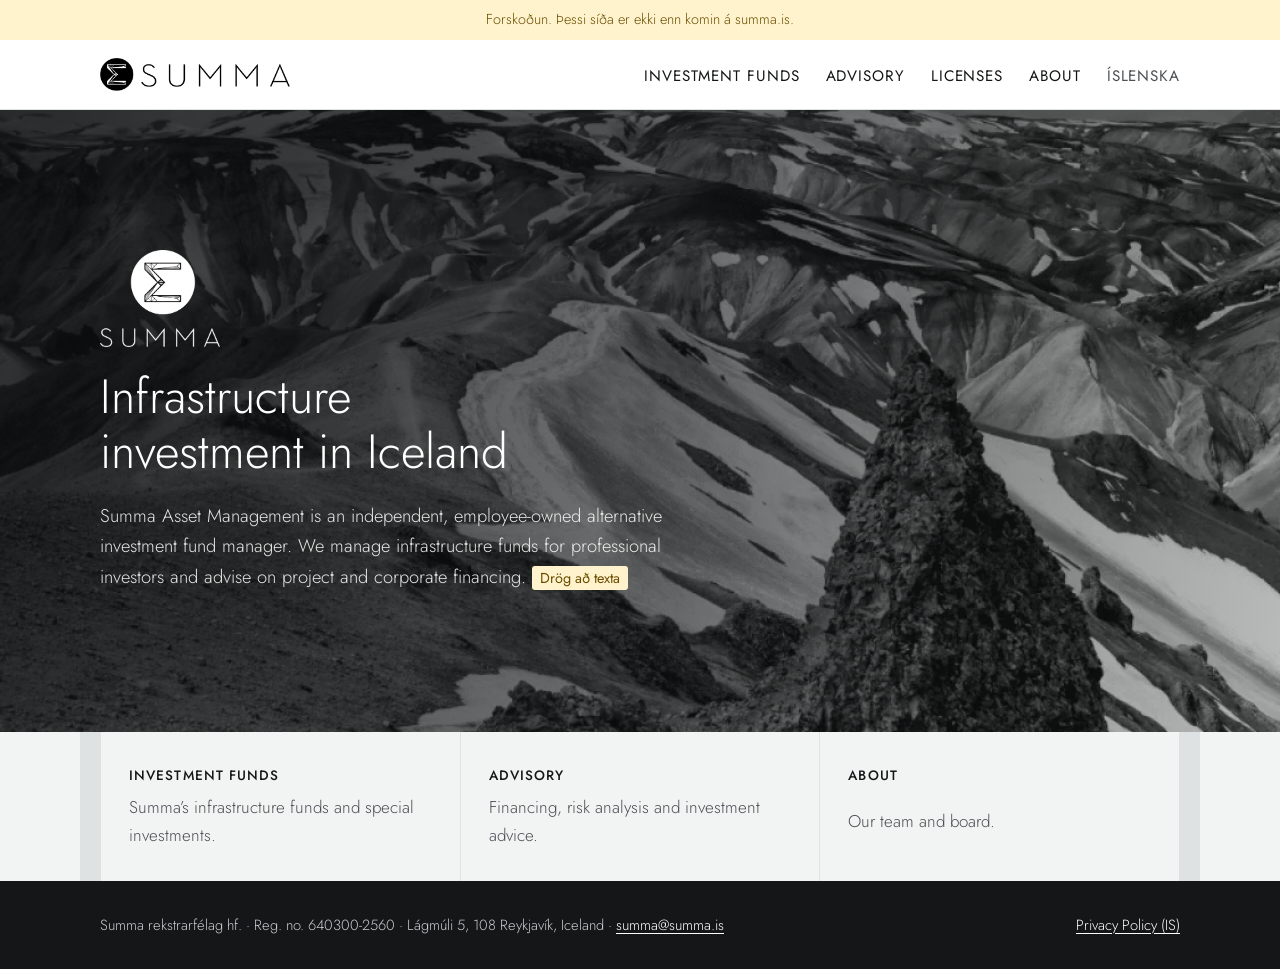
==== en/index.html @ dfa73f5f "Fyrsta útgáfa af nýrri heimasíðu Summu Kyrrstæð síða (IS/EN) sem leysir WordPress-vefinn af hólmi. S" ====
<!doctype html>
<html lang="en">
<head>
<meta charset="utf-8">
<meta name="viewport" content="width=device-width, initial-scale=1, viewport-fit=cover">
<title>Summa</title>
<meta name="description" content="Summa Asset Management – an independent alternative investment fund manager focused on Icelandic infrastructure.">
<meta name="robots" content="noindex, nofollow">
<link rel="icon" href="../assets/img/favicon.png">
<link rel="stylesheet" href="../assets/css/site.css">
<link rel="alternate" hreflang="is" href="../">
</head>
<body>
<a class="skip" href="#efni">Skip to content</a>
<div class="draft-banner">Forskoðun. Þessi síða er ekki enn komin á summa.is.</div>
<header class="site-header"><div class="inner">
<a class="logo" href="../en/"><img src="../assets/img/summa-logo.png" alt="Summa" width="640" height="113"></a>
<nav class="site-nav" aria-label="Main navigation"><ul><li><a href="../en/investment-funds/">Investment Funds</a></li><li><a href="../en/services/">Advisory</a></li><li><a href="../en/licenses/">Licenses</a></li><li><a href="../en/about/">About</a></li><li class="lang"><a href="../" lang="is">Íslenska</a></li></ul></nav>
</div></header>
<main id="efni">
<div class="hero"><div class="inner">
<img class="mark" src="../assets/img/summa-merki-hvitt.png" alt="" width="360" height="289">
<h1>Infrastructure investment in Iceland</h1>
<p>Summa Asset Management is an independent, employee-owned alternative investment fund manager. We manage infrastructure funds for professional investors and advise on project and corporate financing. <span class="draft">Drög að texta</span></p>
</div></div>
<div class="paths"><div class="inner">
<a href="../en/investment-funds/"><span class="label">Investment Funds</span><span class="desc">Summa’s infrastructure funds and special investments.</span></a>
<a href="../en/services/"><span class="label">Advisory</span><span class="desc">Financing, risk analysis and investment advice.</span></a>
<a href="../en/about/"><span class="label">About</span><span class="desc">Our team and board.</span></a>
</div></div>
</main>
<footer class="site-footer"><div class="inner"><p>Summa rekstrarfélag hf. · Reg. no. 640300-2560 · Lágmúli 5, 108 Reykjavík, Iceland · <a href="mailto:summa@summa.is">summa@summa.is</a></p><p><a href="../wp-content/uploads/2024/07/2024-06-20-Personuverndarstefna-samthykkt.pdf">Privacy Policy (IS)</a></p></div></footer>
</body>
</html>
---- assets/css/site.css ----
/* Summa rekstrarfélag hf. – sameiginlegt útlit fyrir summa.is
   Einn dálkur fyrir texta, myndræn forsíða með fjallamynd, svarthvít ásýnd í anda merkisins. */

@font-face { font-family: "Jost"; font-weight: 300; font-style: normal; font-display: swap; src: url("../fonts/jost-latin-300-normal.woff2") format("woff2"); }
@font-face { font-family: "Jost"; font-weight: 400; font-style: normal; font-display: swap; src: url("../fonts/jost-latin-400-normal.woff2") format("woff2"); }
@font-face { font-family: "Jost"; font-weight: 500; font-style: normal; font-display: swap; src: url("../fonts/jost-latin-500-normal.woff2") format("woff2"); }

:root {
  --ink: #141617;
  --ink-soft: #4a5054;
  --line: #dfe2e3;
  --paper: #ffffff;
  --paper-alt: #f2f4f4;
  --accent: #1f4b5c;
  --draft-bg: #fff3cd;
  --draft-ink: #6b4e00;
  --font: "Jost", "Futura", "Century Gothic", "Avenir Next", system-ui, sans-serif;
  --measure: 68ch;
  --wide: 1120px;
  color-scheme: light;
}

* { box-sizing: border-box; }
html { -webkit-text-size-adjust: 100%; }
body {
  margin: 0;
  background: var(--paper);
  color: var(--ink);
  font: 300 1.0625rem/1.65 var(--font);
}
img { max-width: 100%; height: auto; display: block; }
a { color: var(--accent); text-underline-offset: 0.18em; }
a:hover { color: var(--ink); }
:focus-visible { outline: 2px solid var(--accent); outline-offset: 3px; }

.inner {
  max-width: var(--wide);
  margin: 0 auto;
  padding-left: max(20px, env(safe-area-inset-left, 0px));
  padding-right: max(20px, env(safe-area-inset-right, 0px));
}

.skip { position: absolute; left: -9999px; }
.skip:focus { left: 12px; top: 12px; background: var(--paper); padding: 8px 12px; z-index: 10; }

/* Haus */
.site-header { border-bottom: 1px solid var(--line); background: var(--paper); }
.site-header .inner { display: flex; flex-wrap: wrap; align-items: center; justify-content: space-between; gap: 14px 32px; padding-block: 18px; }
.site-header .logo img { width: 190px; }
.site-nav ul { display: flex; flex-wrap: wrap; gap: 6px 26px; list-style: none; margin: 0; padding: 0; }
.site-nav a { color: var(--ink); text-decoration: none; font-weight: 400; font-size: 0.95rem; letter-spacing: 0.06em; text-transform: uppercase; padding-block: 4px; border-bottom: 1px solid transparent; }
.site-nav a:hover, .site-nav a[aria-current="page"] { border-bottom-color: var(--ink); }
.site-nav .lang a { color: var(--ink-soft); }

/* Forsíða */
.hero {
  position: relative;
  color: #fff;
  background: #1a1c1d url("../img/fjoll.webp") center 40% / cover no-repeat;
}
.hero::before { content: ""; position: absolute; inset: 0; background: linear-gradient(100deg, rgba(10,12,13,0.82) 0%, rgba(10,12,13,0.55) 55%, rgba(10,12,13,0.25) 100%); }
.hero .inner { position: relative; padding-block: clamp(64px, 12vw, 140px); display: grid; gap: 22px; }
.hero .mark { width: 120px; }
.hero h1 { font-weight: 300; font-size: clamp(1.9rem, 4.2vw, 3rem); line-height: 1.15; margin: 0; max-width: 22ch; text-wrap: balance; }
.hero p { margin: 0; max-width: 52ch; font-size: 1.15rem; color: rgba(255,255,255,0.88); }

.paths { background: var(--paper-alt); }
.paths .inner { display: grid; grid-template-columns: repeat(auto-fit, minmax(240px, 1fr)); gap: 1px; padding-block: 0; background: var(--line); border-inline: 1px solid var(--line); }
.paths a { background: var(--paper-alt); padding: 32px 28px; text-decoration: none; color: var(--ink); display: grid; gap: 6px; }
.paths a:hover { background: var(--paper); }
.paths .label { font-weight: 500; letter-spacing: 0.08em; text-transform: uppercase; font-size: 0.85rem; }
.paths .desc { color: var(--ink-soft); }

/* Innsíður */
main { display: block; }
.page-head { border-bottom: 1px solid var(--line); }
.page-head .inner { padding-block: 56px 36px; }
.page-head h1 { margin: 0; font-weight: 300; font-size: clamp(2rem, 4vw, 2.75rem); line-height: 1.15; letter-spacing: 0.01em; }
.content .inner { padding-block: 40px 72px; display: grid; gap: 48px; }
.prose { max-width: var(--measure); display: grid; gap: 1rem; }
.prose p, .prose ul { margin: 0; }
.prose ul { padding-left: 1.2em; display: grid; gap: 0.3rem; }
h2 { font-weight: 400; font-size: 1.5rem; line-height: 1.25; margin: 0; letter-spacing: 0.01em; }
h3 { font-weight: 500; font-size: 1.1rem; margin: 0; }
section.block { display: grid; gap: 1rem; border-top: 1px solid var(--line); padding-top: 32px; }
section.block:first-child { border-top: 0; padding-top: 0; }
.note { font-size: 0.95rem; color: var(--ink-soft); border-left: 2px solid var(--line); padding-left: 14px; }

/* Starfsfólk */
.people { display: grid; gap: 40px; }
.person { display: grid; grid-template-columns: 180px minmax(0, 1fr); gap: 28px; align-items: start; }
.person img { width: 180px; aspect-ratio: 3 / 4; object-fit: cover; background: var(--paper-alt); filter: grayscale(1); }
.person .text { display: grid; gap: 0.6rem; max-width: var(--measure); }
.person .role { color: var(--ink-soft); font-weight: 400; letter-spacing: 0.04em; text-transform: uppercase; font-size: 0.85rem; margin: -0.3rem 0 0; }
.person p { margin: 0; }
.contact { display: flex; flex-wrap: wrap; gap: 4px 22px; font-size: 0.95rem; }
.board { display: grid; grid-template-columns: repeat(auto-fit, minmax(280px, 1fr)); gap: 32px; }
.board article { display: grid; gap: 0.5rem; align-content: start; }
.board p { margin: 0; }

/* Skjöl */
.docs { list-style: none; margin: 0; padding: 0; border-top: 1px solid var(--line); max-width: var(--measure); }
.docs li { border-bottom: 1px solid var(--line); }
.docs a { display: flex; justify-content: space-between; gap: 16px; padding: 14px 2px; text-decoration: none; color: var(--ink); }
.docs a:hover { color: var(--accent); }
.docs .meta { color: var(--ink-soft); font-size: 0.85rem; white-space: nowrap; letter-spacing: 0.05em; }

/* Drög sem bíða staðfestingar – fjarlægja fyrir opnun */
.draft { background: var(--draft-bg); color: var(--draft-ink); font-size: 0.9rem; padding: 2px 8px; border-radius: 3px; font-weight: 400; }
.draft-banner { background: var(--draft-bg); color: var(--draft-ink); font-size: 0.9rem; text-align: center; padding: 8px 16px; }

/* Fótur */
.site-footer { background: var(--ink); color: #c9cdcf; font-size: 0.92rem; }
.site-footer .inner { padding-block: 32px; display: flex; flex-wrap: wrap; gap: 8px 28px; justify-content: space-between; }
.site-footer a { color: #fff; }
.site-footer p { margin: 0; }

@media (max-width: 640px) {
  .person { grid-template-columns: 1fr; gap: 16px; }
  .person img { width: 160px; }
  .site-header .logo img { width: 160px; }
  .site-nav ul { gap: 4px 18px; }
}
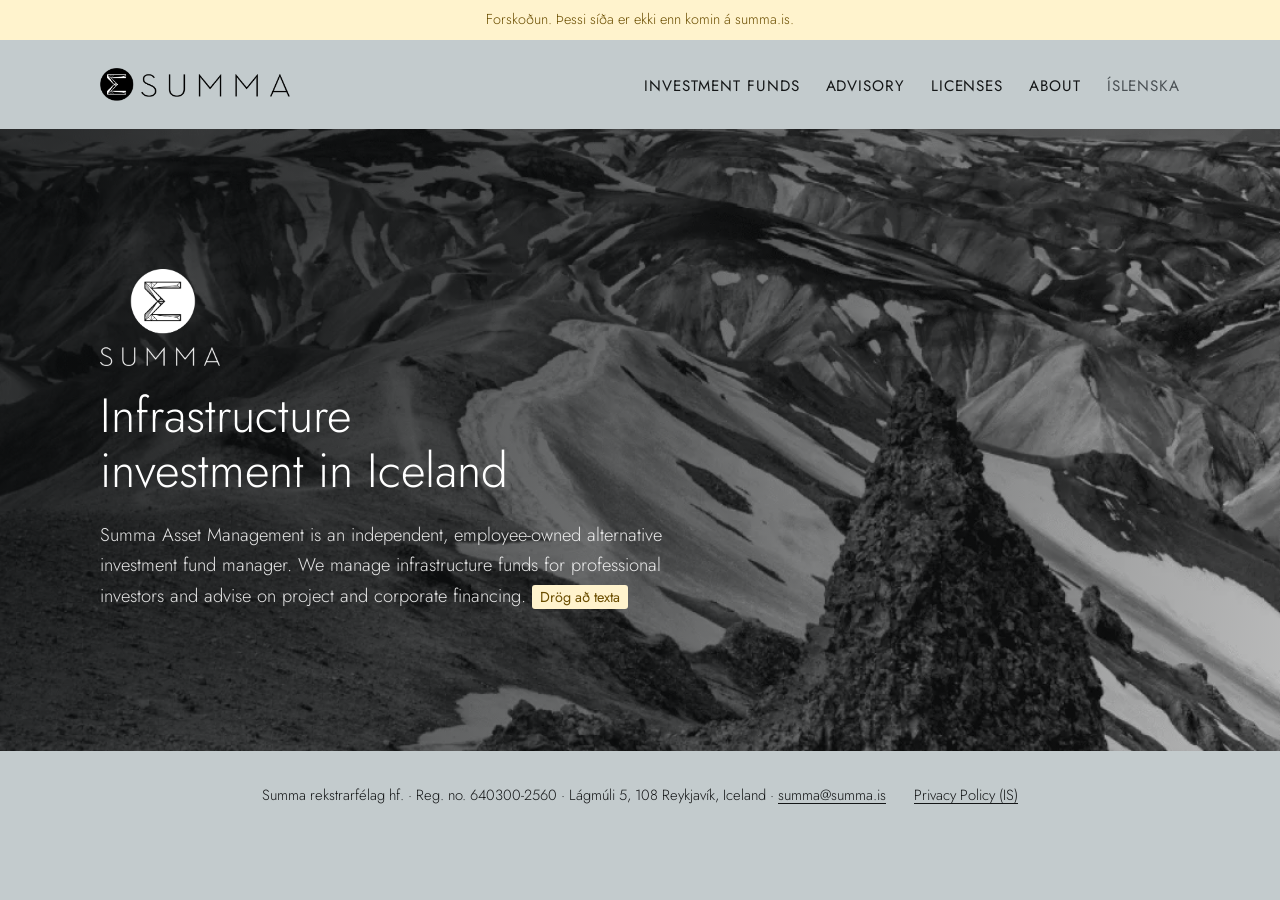
==== commit 2b23d905: "Flýtileiðaspjöld fjarlægð af forsíðu Co-Authored-By: Claude Opus 5.5 <noreply@anthropic.com> Claude-" ====
--- a/en/index.html
+++ b/en/index.html
@@ -23,11 +23,6 @@
 <h1>Infrastructure investment in Iceland</h1>
 <p>Summa Asset Management is an independent, employee-owned alternative investment fund manager. We manage infrastructure funds for professional investors and advise on project and corporate financing. <span class="draft">Drög að texta</span></p>
 </div></div>
-<div class="paths"><div class="inner">
-<a href="../en/investment-funds/"><span class="label">Investment Funds</span><span class="desc">Summa’s infrastructure funds and special investments.</span></a>
-<a href="../en/services/"><span class="label">Advisory</span><span class="desc">Financing, risk analysis and investment advice.</span></a>
-<a href="../en/about/"><span class="label">About</span><span class="desc">Our team and board.</span></a>
-</div></div>
 </main>
 <footer class="site-footer"><div class="inner"><p>Summa rekstrarfélag hf. · Reg. no. 640300-2560 · Lágmúli 5, 108 Reykjavík, Iceland · <a href="mailto:summa@summa.is">summa@summa.is</a></p><p><a href="../wp-content/uploads/2024/07/2024-06-20-Personuverndarstefna-samthykkt.pdf">Privacy Policy (IS)</a></p></div></footer>
 </body>
--- a/assets/css/site.css
+++ b/assets/css/site.css
@@ -11,7 +11,10 @@
   --line: #dfe2e3;
   --paper: #ffffff;
   --paper-alt: #f2f4f4;
-  --accent: #1f4b5c;
+  --ground: #c3cbcd;   /* grár bakgrunnur eins og á gamla vefnum */
+  --accent: #a84400;   /* tenglar */
+  --orange: #f35308;   /* fyrirsagnir síðna, eins og á gamla vefnum */
+  --orange-text: #c44700; /* appelsínugult í smáu letri, nægur birtuskil */
   --draft-bg: #fff3cd;
   --draft-ink: #6b4e00;
   --font: "Jost", "Futura", "Century Gothic", "Avenir Next", system-ui, sans-serif;
@@ -24,7 +27,7 @@
 html { -webkit-text-size-adjust: 100%; }
 body {
   margin: 0;
-  background: var(--paper);
+  background: var(--ground);
   color: var(--ink);
   font: 300 1.0625rem/1.65 var(--font);
 }
@@ -44,12 +47,13 @@
 .skip:focus { left: 12px; top: 12px; background: var(--paper); padding: 8px 12px; z-index: 10; }
 
 /* Haus */
-.site-header { border-bottom: 1px solid var(--line); background: var(--paper); }
-.site-header .inner { display: flex; flex-wrap: wrap; align-items: center; justify-content: space-between; gap: 14px 32px; padding-block: 18px; }
+.site-header { background: var(--ground); }
+.site-header .inner { display: flex; flex-wrap: wrap; align-items: center; justify-content: space-between; gap: 14px 32px; padding-block: 28px; }
 .site-header .logo img { width: 190px; }
 .site-nav ul { display: flex; flex-wrap: wrap; gap: 6px 26px; list-style: none; margin: 0; padding: 0; }
 .site-nav a { color: var(--ink); text-decoration: none; font-weight: 400; font-size: 0.95rem; letter-spacing: 0.06em; text-transform: uppercase; padding-block: 4px; border-bottom: 1px solid transparent; }
-.site-nav a:hover, .site-nav a[aria-current="page"] { border-bottom-color: var(--ink); }
+.site-nav a:hover { border-bottom-color: var(--ink); }
+.site-nav a[aria-current="page"] { color: var(--orange-text); }
 .site-nav .lang a { color: var(--ink-soft); }
 
 /* Forsíða */
@@ -64,32 +68,40 @@
 .hero h1 { font-weight: 300; font-size: clamp(1.9rem, 4.2vw, 3rem); line-height: 1.15; margin: 0; max-width: 22ch; text-wrap: balance; }
 .hero p { margin: 0; max-width: 52ch; font-size: 1.15rem; color: rgba(255,255,255,0.88); }
 
-.paths { background: var(--paper-alt); }
-.paths .inner { display: grid; grid-template-columns: repeat(auto-fit, minmax(240px, 1fr)); gap: 1px; padding-block: 0; background: var(--line); border-inline: 1px solid var(--line); }
-.paths a { background: var(--paper-alt); padding: 32px 28px; text-decoration: none; color: var(--ink); display: grid; gap: 6px; }
-.paths a:hover { background: var(--paper); }
+.paths .inner { display: grid; grid-template-columns: repeat(auto-fit, minmax(240px, 1fr)); gap: 20px; padding-block: 32px 56px; }
+.paths a { background: var(--paper); padding: 32px 28px; text-decoration: none; color: var(--ink); display: grid; gap: 6px; }
+.paths a:hover { box-shadow: inset 0 -3px 0 var(--orange); }
 .paths .label { font-weight: 500; letter-spacing: 0.08em; text-transform: uppercase; font-size: 0.85rem; }
 .paths .desc { color: var(--ink-soft); }
 
 /* Innsíður */
 main { display: block; }
-.page-head { border-bottom: 1px solid var(--line); }
-.page-head .inner { padding-block: 56px 36px; }
-.page-head h1 { margin: 0; font-weight: 300; font-size: clamp(2rem, 4vw, 2.75rem); line-height: 1.15; letter-spacing: 0.01em; }
-.content .inner { padding-block: 40px 72px; display: grid; gap: 48px; }
+/* Hvítur efnisreitur á gráum grunni */
+.page-head .inner, .content .inner { --pad: clamp(20px, 5vw, 56px); max-width: calc(var(--wide) - 40px); background: var(--paper); padding-left: var(--pad); padding-right: var(--pad); }
+.page-head .inner { padding-block: 56px 8px; }
+.page-head h1 { margin: 0; color: var(--orange); font-weight: 400; font-size: clamp(2rem, 4vw, 2.75rem); line-height: 1.15; letter-spacing: 0.01em; }
+.content { padding-bottom: 32px; }
+.content .inner { padding-top: 40px; padding-bottom: 72px; display: grid; gap: 48px; }
 .prose { max-width: var(--measure); display: grid; gap: 1rem; }
+.prose.wide { max-width: none; }
+/* Mynd neðst í hvíta reitnum, nær út í brúnir */
+.content.has-image .inner { padding-bottom: 0; }
+.panel-image { margin: 0 calc(-1 * var(--pad)); }
+.panel-image img { width: 100%; height: clamp(180px, 32vw, 420px); object-fit: cover; object-position: center 60%; }
 .prose p, .prose ul { margin: 0; }
 .prose ul { padding-left: 1.2em; display: grid; gap: 0.3rem; }
 h2 { font-weight: 400; font-size: 1.5rem; line-height: 1.25; margin: 0; letter-spacing: 0.01em; }
 h3 { font-weight: 500; font-size: 1.1rem; margin: 0; }
-section.block { display: grid; gap: 1rem; border-top: 1px solid var(--line); padding-top: 32px; }
-section.block:first-child { border-top: 0; padding-top: 0; }
+section.block { display: grid; gap: 1rem; align-content: start; }
+/* Kaflar hlið við hlið, eins og á gamla vefnum */
+.cols { display: grid; grid-template-columns: repeat(2, minmax(0, 1fr)); gap: 48px 72px; align-items: start; }
+@media (max-width: 860px) { .cols { grid-template-columns: 1fr; row-gap: 1.6rem; } }
 .note { font-size: 0.95rem; color: var(--ink-soft); border-left: 2px solid var(--line); padding-left: 14px; }
 
 /* Starfsfólk */
 .people { display: grid; gap: 40px; }
-.person { display: grid; grid-template-columns: 180px minmax(0, 1fr); gap: 28px; align-items: start; }
-.person img { width: 180px; aspect-ratio: 3 / 4; object-fit: cover; background: var(--paper-alt); filter: grayscale(1); }
+.person { display: grid; grid-template-columns: 280px minmax(0, 1fr); gap: 36px; align-items: start; }
+.person img { width: 280px; aspect-ratio: 3 / 4; object-fit: cover; background: var(--paper-alt); filter: grayscale(1); }
 .person .text { display: grid; gap: 0.6rem; max-width: var(--measure); }
 .person .role { color: var(--ink-soft); font-weight: 400; letter-spacing: 0.04em; text-transform: uppercase; font-size: 0.85rem; margin: -0.3rem 0 0; }
 .person p { margin: 0; }
@@ -109,15 +121,21 @@
 .draft { background: var(--draft-bg); color: var(--draft-ink); font-size: 0.9rem; padding: 2px 8px; border-radius: 3px; font-weight: 400; }
 .draft-banner { background: var(--draft-bg); color: var(--draft-ink); font-size: 0.9rem; text-align: center; padding: 8px 16px; }
 
-/* Fótur */
-.site-footer { background: var(--ink); color: #c9cdcf; font-size: 0.92rem; }
-.site-footer .inner { padding-block: 32px; display: flex; flex-wrap: wrap; gap: 8px 28px; justify-content: space-between; }
-.site-footer a { color: #fff; }
+/* Fótur – á gráa grunninum, eins og á gamla vefnum */
+.site-footer { background: var(--ground); color: var(--ink); font-size: 0.92rem; }
+.site-footer .inner { padding-block: 8px 40px; display: flex; flex-wrap: wrap; gap: 6px 28px; justify-content: center; text-align: center; }
+.site-footer a { color: var(--ink); }
 .site-footer p { margin: 0; }
 
+/* Starfsfólk fer í einn dálk áður en textinn verður hærri en myndin */
+@media (max-width: 1040px) {
+  .person { grid-template-columns: 1fr; gap: 16px; }
+  .person img { width: 100%; max-width: 320px; }
+}
 @media (max-width: 640px) {
-  .person { grid-template-columns: 1fr; gap: 16px; }
-  .person img { width: 160px; }
   .site-header .logo img { width: 160px; }
   .site-nav ul { gap: 4px 18px; }
 }
+
+/* Bil milli forsíðumyndar og fótar */
+main:has(.hero) + .site-footer .inner { padding-top: 32px; }
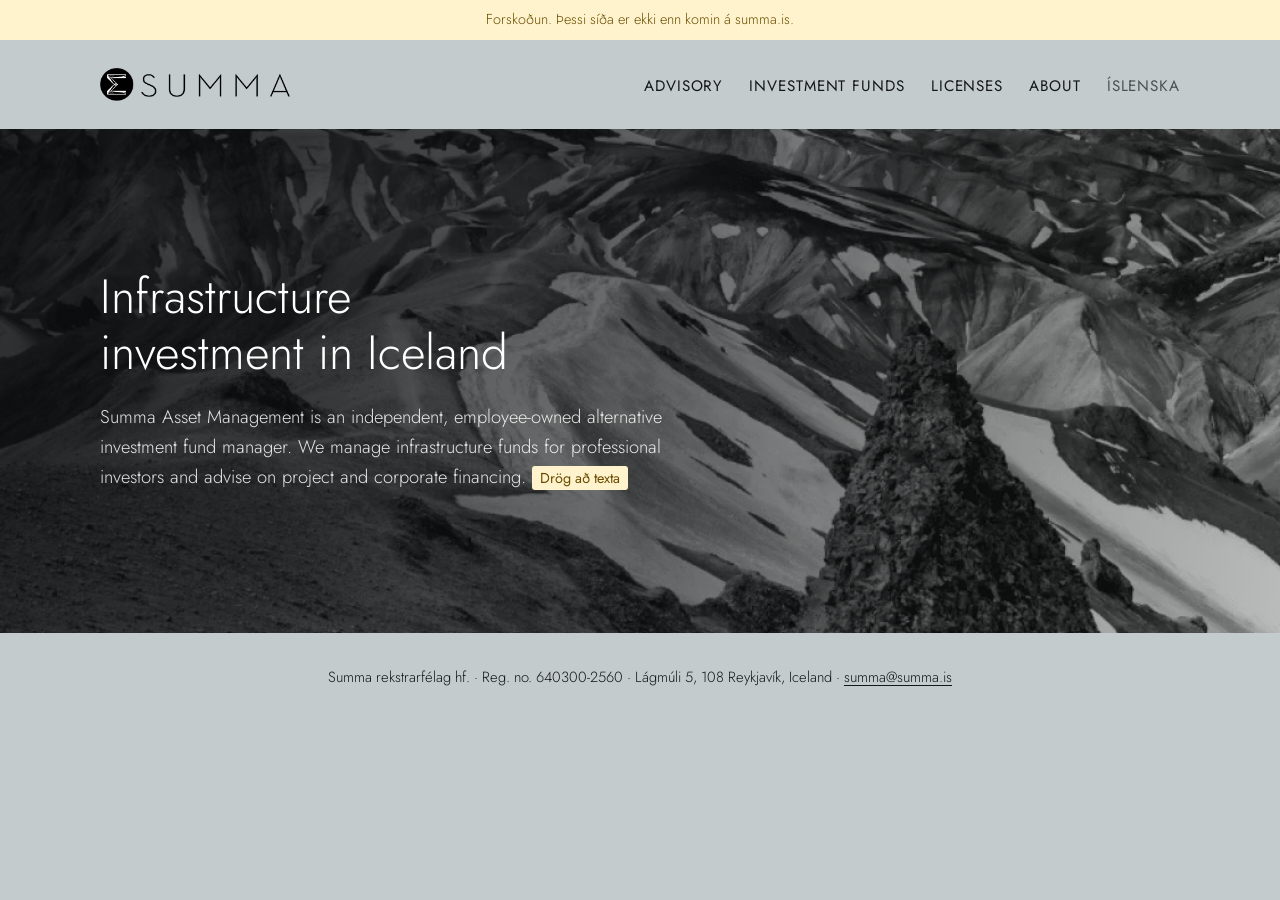
==== commit 31426b2f: "Undirbúningur fyrir opnun: forsíða, fótur, valmynd og starfsfólk - Hvíta Summu-merkið fjarlægt af fo" ====
--- a/en/index.html
+++ b/en/index.html
@@ -15,15 +15,14 @@
 <div class="draft-banner">Forskoðun. Þessi síða er ekki enn komin á summa.is.</div>
 <header class="site-header"><div class="inner">
 <a class="logo" href="../en/"><img src="../assets/img/summa-logo.png" alt="Summa" width="640" height="113"></a>
-<nav class="site-nav" aria-label="Main navigation"><ul><li><a href="../en/investment-funds/">Investment Funds</a></li><li><a href="../en/services/">Advisory</a></li><li><a href="../en/licenses/">Licenses</a></li><li><a href="../en/about/">About</a></li><li class="lang"><a href="../" lang="is">Íslenska</a></li></ul></nav>
+<nav class="site-nav" aria-label="Main navigation"><ul><li><a href="../en/services/">Advisory</a></li><li><a href="../en/investment-funds/">Investment Funds</a></li><li><a href="../en/licenses/">Licenses</a></li><li><a href="../en/about/">About</a></li><li class="lang"><a href="../" lang="is">Íslenska</a></li></ul></nav>
 </div></header>
 <main id="efni">
 <div class="hero"><div class="inner">
-<img class="mark" src="../assets/img/summa-merki-hvitt.png" alt="" width="360" height="289">
 <h1>Infrastructure investment in Iceland</h1>
 <p>Summa Asset Management is an independent, employee-owned alternative investment fund manager. We manage infrastructure funds for professional investors and advise on project and corporate financing. <span class="draft">Drög að texta</span></p>
 </div></div>
 </main>
-<footer class="site-footer"><div class="inner"><p>Summa rekstrarfélag hf. · Reg. no. 640300-2560 · Lágmúli 5, 108 Reykjavík, Iceland · <a href="mailto:summa@summa.is">summa@summa.is</a></p><p><a href="../wp-content/uploads/2024/07/2024-06-20-Personuverndarstefna-samthykkt.pdf">Privacy Policy (IS)</a></p></div></footer>
+<footer class="site-footer"><div class="inner"><p>Summa rekstrarfélag hf. · Reg. no. 640300-2560 · Lágmúli 5, 108 Reykjavík, Iceland · <a href="mailto:summa@summa.is">summa@summa.is</a></p></div></footer>
 </body>
 </html>
--- a/assets/css/site.css
+++ b/assets/css/site.css
@@ -100,13 +100,17 @@
 
 /* Starfsfólk */
 .people { display: grid; gap: 40px; }
-.person { display: grid; grid-template-columns: 280px minmax(0, 1fr); gap: 36px; align-items: start; }
-.person img { width: 280px; aspect-ratio: 3 / 4; object-fit: cover; background: var(--paper-alt); filter: grayscale(1); }
+.person { display: grid; grid-template-columns: 300px minmax(0, 1fr); gap: 36px; align-items: start; }
+.person img { width: 300px; aspect-ratio: 3 / 4; object-fit: cover; background: var(--paper-alt); filter: grayscale(1); }
 .person .text { display: grid; gap: 0.6rem; max-width: var(--measure); }
 .person .role { color: var(--ink-soft); font-weight: 400; letter-spacing: 0.04em; text-transform: uppercase; font-size: 0.85rem; margin: -0.3rem 0 0; }
 .person p { margin: 0; }
-.contact { display: flex; flex-wrap: wrap; gap: 4px 22px; font-size: 0.95rem; }
-.board { display: grid; grid-template-columns: repeat(auto-fit, minmax(280px, 1fr)); gap: 32px; }
+.contact { list-style: none; margin: 0.2rem 0 0; padding: 0; display: grid; gap: 4px; font-size: 0.95rem; }
+.contact li { display: flex; align-items: center; gap: 10px; }
+.contact a { color: var(--ink); text-decoration: none; }
+.contact a:hover { color: var(--accent); text-decoration: underline; }
+.contact .icon { width: 17px; height: 17px; flex: none; color: var(--orange); }
+.board { display: grid; grid-template-columns: 1fr; gap: 40px; }
 .board article { display: grid; gap: 0.5rem; align-content: start; }
 .board p { margin: 0; }
 
@@ -139,3 +143,6 @@
 
 /* Bil milli forsíðumyndar og fótar */
 main:has(.hero) + .site-footer .inner { padding-top: 32px; }
+
+/* Kaflafyrirsagnir á Um Summu, appelsínugular eins og á gamla vefnum */
+h2.section-title { color: var(--orange); }
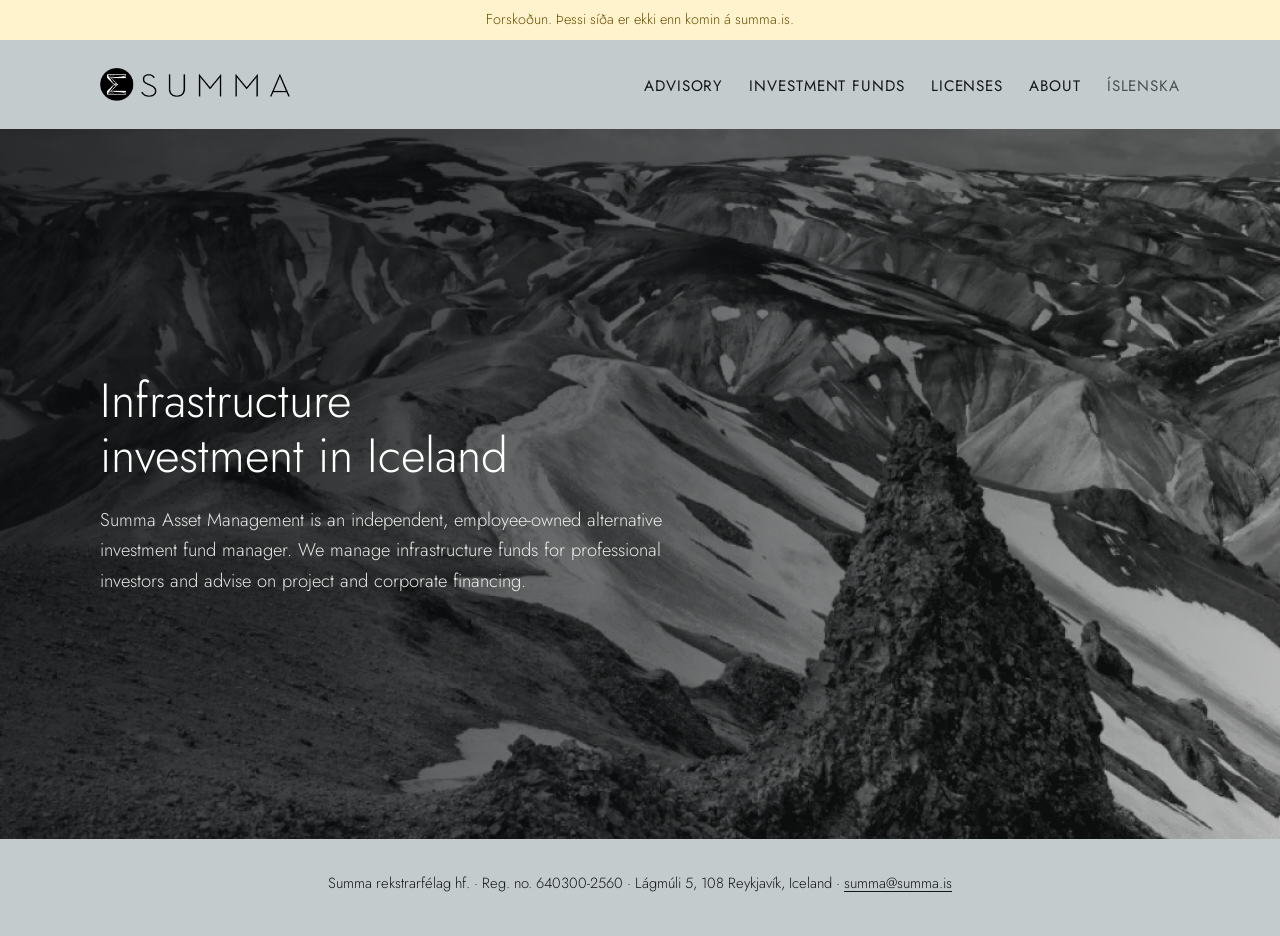
==== commit c5c0b34c: "Forsíðumynd fyllir skjáinn og forsíðutexti samþykktur Co-Authored-By: Claude Opus 5.5 <noreply@anthr" ====
--- a/en/index.html
+++ b/en/index.html
@@ -20,7 +20,7 @@
 <main id="efni">
 <div class="hero"><div class="inner">
 <h1>Infrastructure investment in Iceland</h1>
-<p>Summa Asset Management is an independent, employee-owned alternative investment fund manager. We manage infrastructure funds for professional investors and advise on project and corporate financing. <span class="draft">Drög að texta</span></p>
+<p>Summa Asset Management is an independent, employee-owned alternative investment fund manager. We manage infrastructure funds for professional investors and advise on project and corporate financing.</p>
 </div></div>
 </main>
 <footer class="site-footer"><div class="inner"><p>Summa rekstrarfélag hf. · Reg. no. 640300-2560 · Lágmúli 5, 108 Reykjavík, Iceland · <a href="mailto:summa@summa.is">summa@summa.is</a></p></div></footer>
--- a/assets/css/site.css
+++ b/assets/css/site.css
@@ -63,7 +63,9 @@
   background: #1a1c1d url("../img/fjoll.webp") center 40% / cover no-repeat;
 }
 .hero::before { content: ""; position: absolute; inset: 0; background: linear-gradient(100deg, rgba(10,12,13,0.82) 0%, rgba(10,12,13,0.55) 55%, rgba(10,12,13,0.25) 100%); }
-.hero .inner { position: relative; padding-block: clamp(64px, 12vw, 140px); display: grid; gap: 22px; }
+/* Myndin fyllir skjáinn milli hauss og fótar, eins og á gamla vefnum */
+.hero { min-height: max(480px, calc(100vh - 190px)); min-height: max(480px, calc(100svh - 190px)); display: flex; align-items: center; }
+.hero .inner { position: relative; width: 100%; padding-block: 64px; display: grid; gap: 22px; }
 .hero .mark { width: 120px; }
 .hero h1 { font-weight: 300; font-size: clamp(1.9rem, 4.2vw, 3rem); line-height: 1.15; margin: 0; max-width: 22ch; text-wrap: balance; }
 .hero p { margin: 0; max-width: 52ch; font-size: 1.15rem; color: rgba(255,255,255,0.88); }
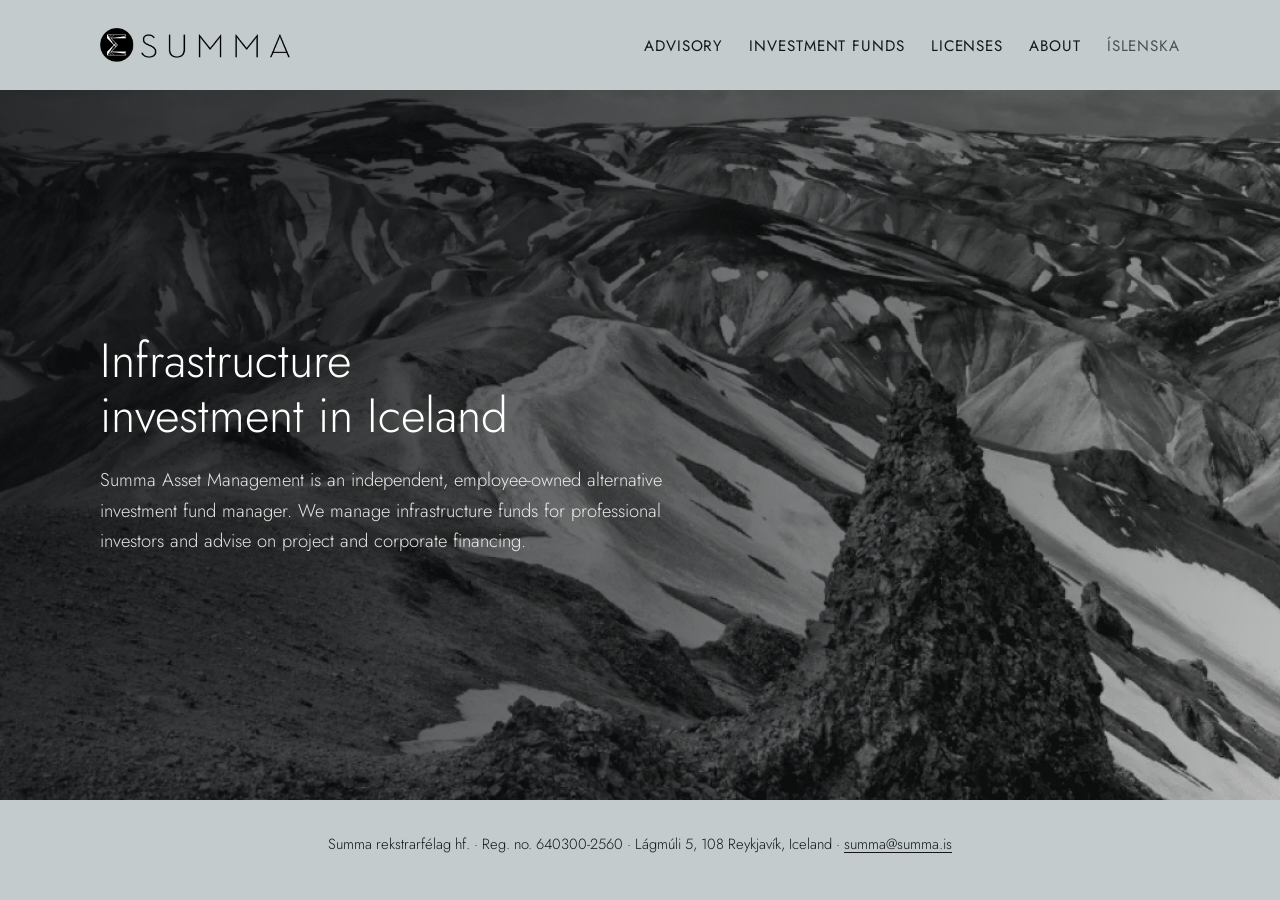
==== commit eeef6bb0: "Forskoðunarstilling fjarlægð fyrir opnun Gula borðinn, noindex og robots-bann tekin út. Allar síður " ====
--- a/en/index.html
+++ b/en/index.html
@@ -5,14 +5,13 @@
 <meta name="viewport" content="width=device-width, initial-scale=1, viewport-fit=cover">
 <title>Summa</title>
 <meta name="description" content="Summa Asset Management – an independent alternative investment fund manager focused on Icelandic infrastructure.">
-<meta name="robots" content="noindex, nofollow">
+<link rel="canonical" href="https://summa.is/en/">
 <link rel="icon" href="../assets/img/favicon.png">
 <link rel="stylesheet" href="../assets/css/site.css">
 <link rel="alternate" hreflang="is" href="../">
 </head>
 <body>
 <a class="skip" href="#efni">Skip to content</a>
-<div class="draft-banner">Forskoðun. Þessi síða er ekki enn komin á summa.is.</div>
 <header class="site-header"><div class="inner">
 <a class="logo" href="../en/"><img src="../assets/img/summa-logo.png" alt="Summa" width="640" height="113"></a>
 <nav class="site-nav" aria-label="Main navigation"><ul><li><a href="../en/services/">Advisory</a></li><li><a href="../en/investment-funds/">Investment Funds</a></li><li><a href="../en/licenses/">Licenses</a></li><li><a href="../en/about/">About</a></li><li class="lang"><a href="../" lang="is">Íslenska</a></li></ul></nav>
